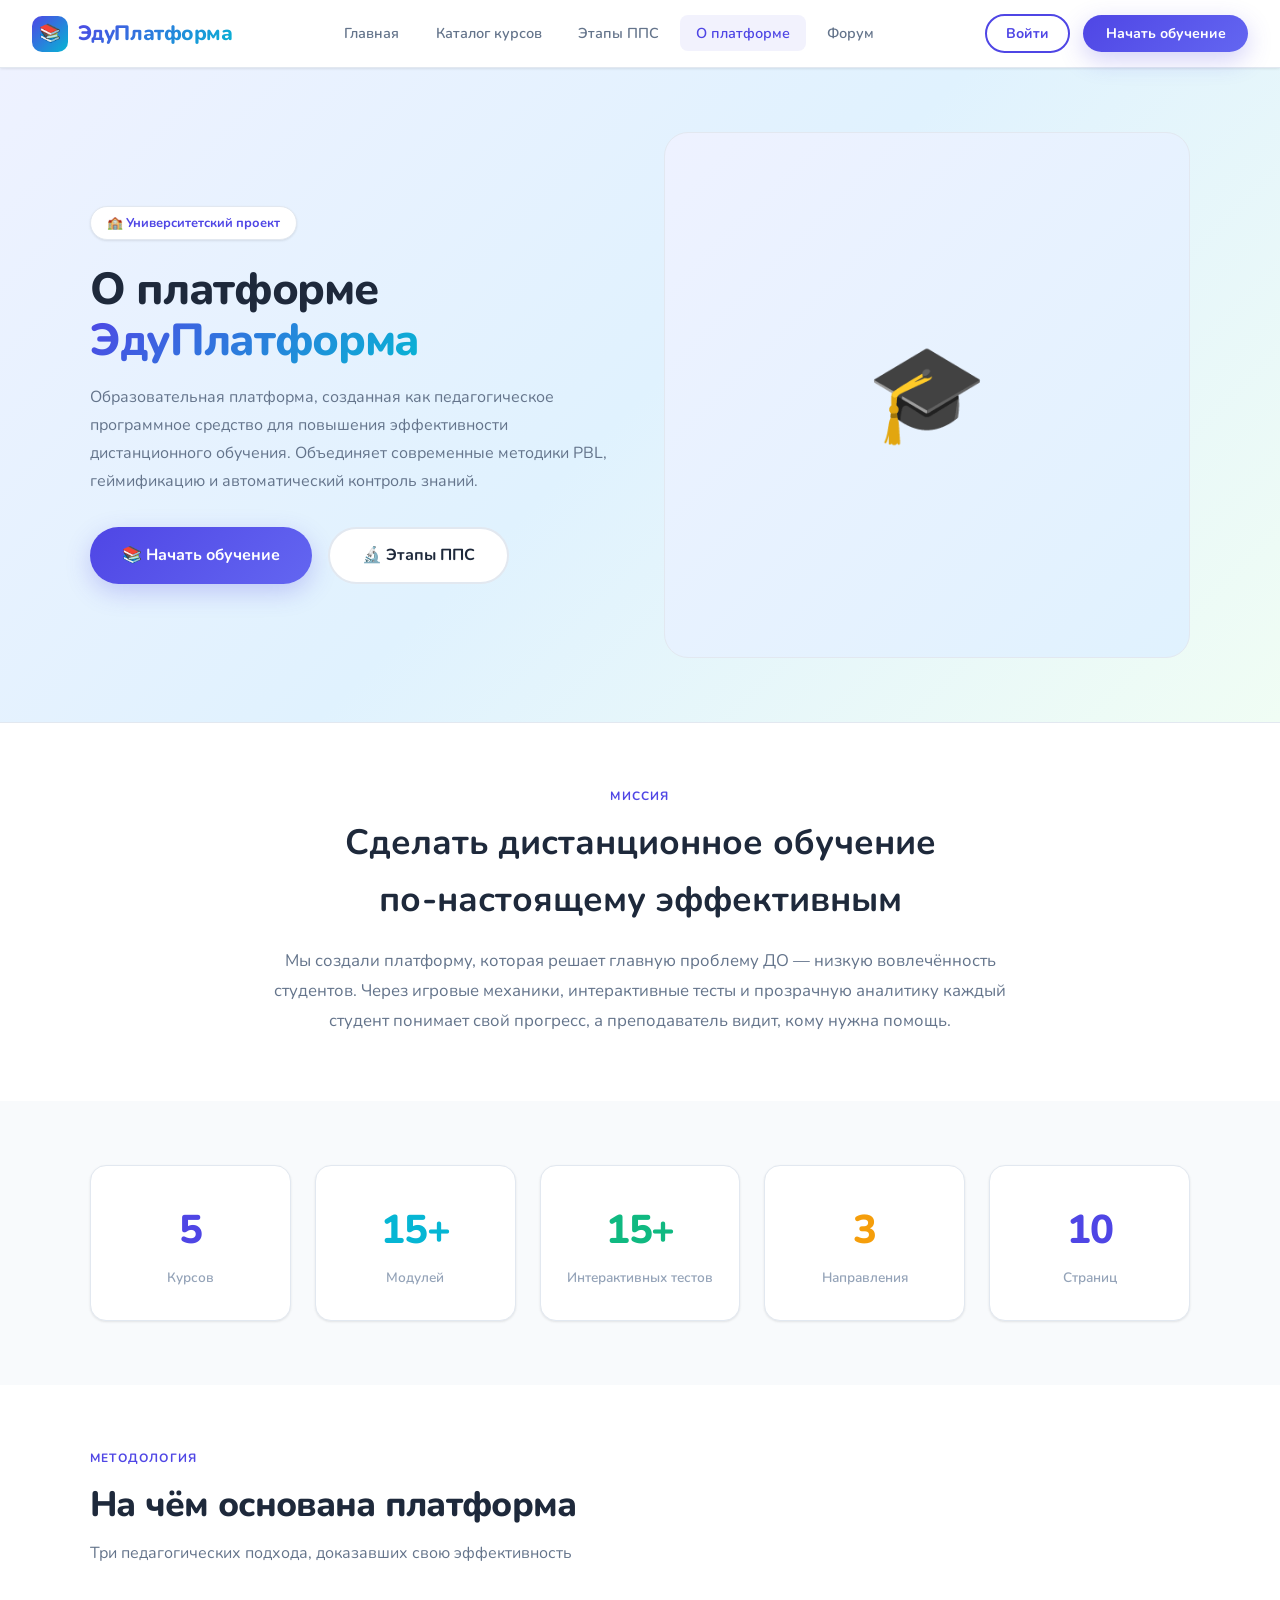
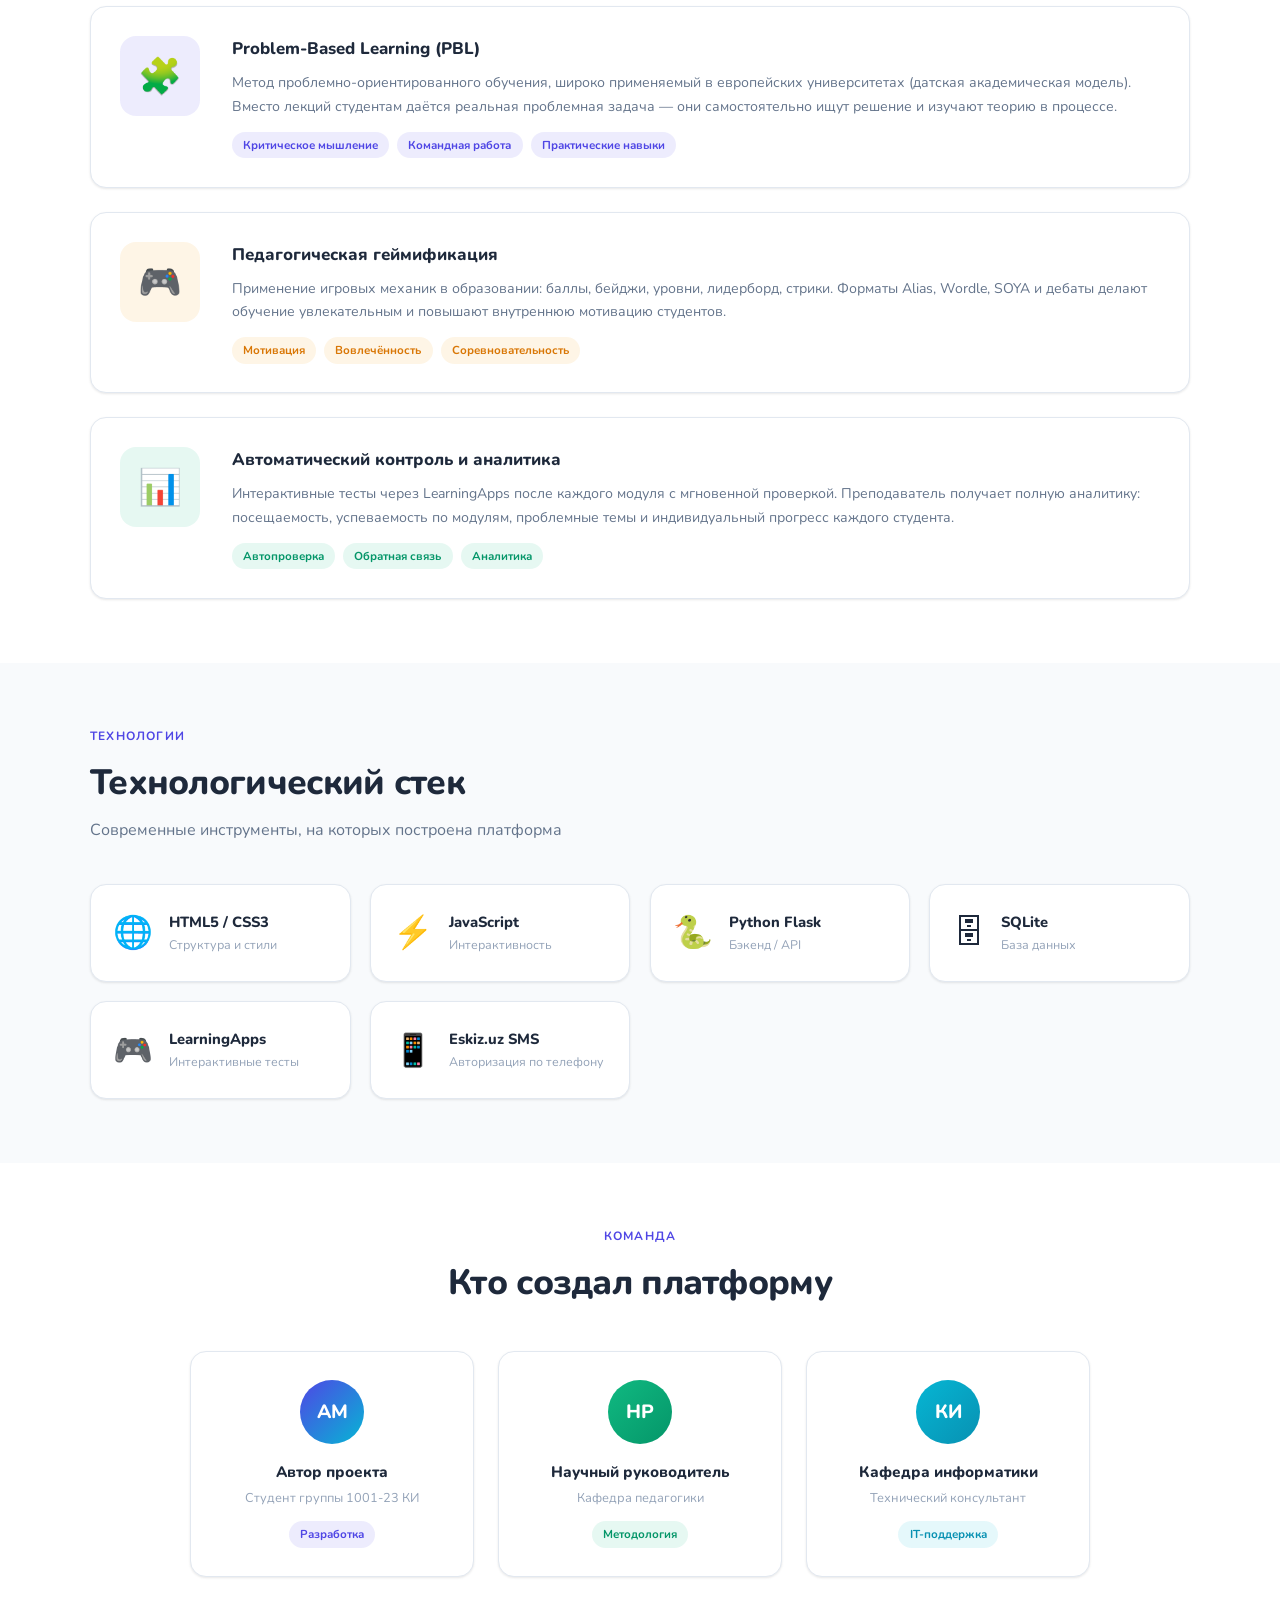
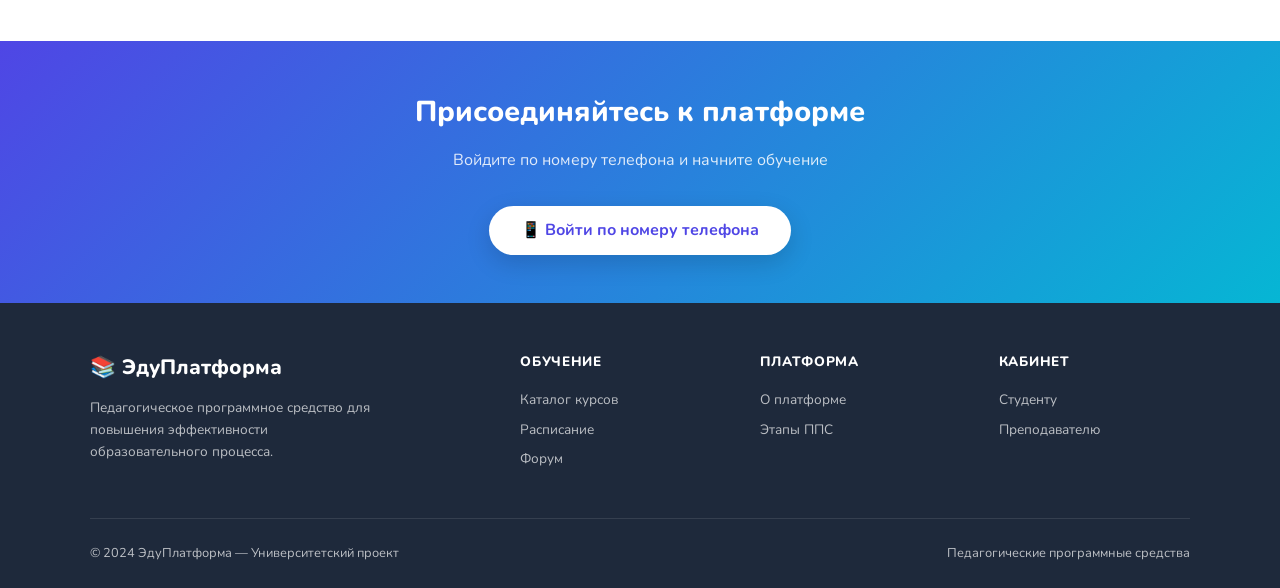
==== about.html @ 2ab5b75d "first commit" ====
<!DOCTYPE html>
<html lang="ru">
<head>
  <meta charset="UTF-8" />
  <meta name="viewport" content="width=device-width, initial-scale=1.0" />
  <title>О платформе — ЭдуПлатформа</title>
  <link rel="stylesheet" href="style.css" />
</head>
<body>

<!-- НАВБАР -->
<nav class="navbar">
  <a href="index.html" class="nav-logo">
    <div class="logo-icon">📚</div>
    <span>ЭдуПлатформа</span>
  </a>
  <ul class="nav-links">
    <li><a href="index.html">Главная</a></li>
    <li><a href="catalog.html">Каталог курсов</a></li>
    <li><a href="stages.html">Этапы ППС</a></li>
    <li><a href="about.html" class="active">О платформе</a></li>
    <li><a href="forum.html">Форум</a></li>
  </ul>
  <div class="nav-actions">
    <button class="btn-login" onclick="openModal()">Войти</button>
    <button class="btn-primary" onclick="openModal()">Начать обучение</button>
  </div>
</nav>

<!-- HERO -->
<section style="background:linear-gradient(135deg,#EEF2FF,#E0F2FE,#F0FDF4);padding:4rem 2rem;border-bottom:1px solid var(--border);">
  <div class="container">
    <div style="display:grid;grid-template-columns:1fr 1fr;gap:3rem;align-items:center;">
      <div>
        <div class="hero-badge" style="animation:none;display:inline-flex;">🏫 Университетский проект</div>
        <h1 style="font-size:clamp(1.8rem,3.5vw,2.8rem);font-weight:800;letter-spacing:-0.03em;margin-bottom:1rem;line-height:1.15;">
          О платформе<br>
          <span style="background:linear-gradient(135deg,var(--primary),var(--secondary));-webkit-background-clip:text;-webkit-text-fill-color:transparent;">ЭдуПлатформа</span>
        </h1>
        <p style="font-size:1rem;color:var(--text-secondary);line-height:1.75;margin-bottom:2rem;">
          Образовательная платформа, созданная как педагогическое программное средство
          для повышения эффективности дистанционного обучения. Объединяет современные
          методики PBL, геймификацию и автоматический контроль знаний.
        </p>
        <div style="display:flex;gap:1rem;flex-wrap:wrap;">
          <a href="catalog.html" class="btn-hero">📚 Начать обучение</a>
          <a href="stages.html" class="btn-hero-outline">🔬 Этапы ППС</a>
        </div>
      </div>
      <div style="background:linear-gradient(135deg,#EEF2FF,#E0F2FE);border-radius:var(--radius-xl);aspect-ratio:1;display:flex;align-items:center;justify-content:center;font-size:6rem;border:1px solid var(--border);">
        🎓
      </div>
    </div>
  </div>
</section>

<!-- МИССИЯ -->
<section class="section">
  <div class="container">
    <div style="max-width:780px;margin:0 auto;text-align:center;">
      <div class="section-label">Миссия</div>
      <h2 style="font-size:clamp(1.5rem,3vw,2.2rem);margin-bottom:1.2rem;">Сделать дистанционное обучение<br>по-настоящему эффективным</h2>
      <p style="font-size:1.05rem;color:var(--text-secondary);line-height:1.8;">
        Мы создали платформу, которая решает главную проблему ДО — низкую вовлечённость студентов.
        Через игровые механики, интерактивные тесты и прозрачную аналитику каждый студент
        понимает свой прогресс, а преподаватель видит, кому нужна помощь.
      </p>
    </div>
  </div>
</section>

<!-- ЦИФРЫ -->
<section class="section section-soft">
  <div class="container">
    <div style="display:grid;grid-template-columns:repeat(auto-fit,minmax(180px,1fr));gap:1.5rem;text-align:center;">
      <div style="background:white;border:1px solid var(--border);border-radius:var(--radius-lg);padding:2rem 1rem;box-shadow:var(--shadow-sm);">
        <div style="font-size:2.5rem;font-weight:800;color:var(--primary);letter-spacing:-0.03em;">5</div>
        <div style="font-size:0.85rem;color:var(--text-muted);font-weight:600;margin-top:0.3rem;">Курсов</div>
      </div>
      <div style="background:white;border:1px solid var(--border);border-radius:var(--radius-lg);padding:2rem 1rem;box-shadow:var(--shadow-sm);">
        <div style="font-size:2.5rem;font-weight:800;color:var(--secondary);letter-spacing:-0.03em;">15+</div>
        <div style="font-size:0.85rem;color:var(--text-muted);font-weight:600;margin-top:0.3rem;">Модулей</div>
      </div>
      <div style="background:white;border:1px solid var(--border);border-radius:var(--radius-lg);padding:2rem 1rem;box-shadow:var(--shadow-sm);">
        <div style="font-size:2.5rem;font-weight:800;color:var(--success);letter-spacing:-0.03em;">15+</div>
        <div style="font-size:0.85rem;color:var(--text-muted);font-weight:600;margin-top:0.3rem;">Интерактивных тестов</div>
      </div>
      <div style="background:white;border:1px solid var(--border);border-radius:var(--radius-lg);padding:2rem 1rem;box-shadow:var(--shadow-sm);">
        <div style="font-size:2.5rem;font-weight:800;color:var(--warning);letter-spacing:-0.03em;">3</div>
        <div style="font-size:0.85rem;color:var(--text-muted);font-weight:600;margin-top:0.3rem;">Направления</div>
      </div>
      <div style="background:white;border:1px solid var(--border);border-radius:var(--radius-lg);padding:2rem 1rem;box-shadow:var(--shadow-sm);">
        <div style="font-size:2.5rem;font-weight:800;color:var(--primary);letter-spacing:-0.03em;">10</div>
        <div style="font-size:0.85rem;color:var(--text-muted);font-weight:600;margin-top:0.3rem;">Страниц</div>
      </div>
    </div>
  </div>
</section>

<!-- МЕТОДОЛОГИЯ -->
<section class="section">
  <div class="container">
    <div class="section-header">
      <div class="section-label">Методология</div>
      <h2>На чём основана платформа</h2>
      <p class="section-sub">Три педагогических подхода, доказавших свою эффективность</p>
    </div>

    <div style="display:flex;flex-direction:column;gap:1.5rem;">

      <div style="display:grid;grid-template-columns:80px 1fr;gap:2rem;align-items:start;background:white;border:1px solid var(--border);border-radius:var(--radius-lg);padding:1.8rem;box-shadow:var(--shadow-sm);">
        <div style="width:80px;height:80px;border-radius:var(--radius-lg);background:rgba(79,70,229,0.1);display:flex;align-items:center;justify-content:center;font-size:2.2rem;">🧩</div>
        <div>
          <h3 style="font-size:1.05rem;font-weight:800;margin-bottom:0.5rem;">Problem-Based Learning (PBL)</h3>
          <p style="font-size:0.88rem;color:var(--text-secondary);line-height:1.7;margin-bottom:0.8rem;">
            Метод проблемно-ориентированного обучения, широко применяемый в европейских университетах (датская академическая модель).
            Вместо лекций студентам даётся реальная проблемная задача — они самостоятельно ищут решение и изучают теорию в процессе.
          </p>
          <div style="display:flex;gap:0.5rem;flex-wrap:wrap;">
            <span class="badge-pill badge-blue">Критическое мышление</span>
            <span class="badge-pill badge-blue">Командная работа</span>
            <span class="badge-pill badge-blue">Практические навыки</span>
          </div>
        </div>
      </div>

      <div style="display:grid;grid-template-columns:80px 1fr;gap:2rem;align-items:start;background:white;border:1px solid var(--border);border-radius:var(--radius-lg);padding:1.8rem;box-shadow:var(--shadow-sm);">
        <div style="width:80px;height:80px;border-radius:var(--radius-lg);background:rgba(245,158,11,0.1);display:flex;align-items:center;justify-content:center;font-size:2.2rem;">🎮</div>
        <div>
          <h3 style="font-size:1.05rem;font-weight:800;margin-bottom:0.5rem;">Педагогическая геймификация</h3>
          <p style="font-size:0.88rem;color:var(--text-secondary);line-height:1.7;margin-bottom:0.8rem;">
            Применение игровых механик в образовании: баллы, бейджи, уровни, лидерборд, стрики.
            Форматы Alias, Wordle, SOYA и дебаты делают обучение увлекательным и повышают
            внутреннюю мотивацию студентов.
          </p>
          <div style="display:flex;gap:0.5rem;flex-wrap:wrap;">
            <span class="badge-pill badge-amber">Мотивация</span>
            <span class="badge-pill badge-amber">Вовлечённость</span>
            <span class="badge-pill badge-amber">Соревновательность</span>
          </div>
        </div>
      </div>

      <div style="display:grid;grid-template-columns:80px 1fr;gap:2rem;align-items:start;background:white;border:1px solid var(--border);border-radius:var(--radius-lg);padding:1.8rem;box-shadow:var(--shadow-sm);">
        <div style="width:80px;height:80px;border-radius:var(--radius-lg);background:rgba(16,185,129,0.1);display:flex;align-items:center;justify-content:center;font-size:2.2rem;">📊</div>
        <div>
          <h3 style="font-size:1.05rem;font-weight:800;margin-bottom:0.5rem;">Автоматический контроль и аналитика</h3>
          <p style="font-size:0.88rem;color:var(--text-secondary);line-height:1.7;margin-bottom:0.8rem;">
            Интерактивные тесты через LearningApps после каждого модуля с мгновенной проверкой.
            Преподаватель получает полную аналитику: посещаемость, успеваемость по модулям,
            проблемные темы и индивидуальный прогресс каждого студента.
          </p>
          <div style="display:flex;gap:0.5rem;flex-wrap:wrap;">
            <span class="badge-pill badge-green">Автопроверка</span>
            <span class="badge-pill badge-green">Обратная связь</span>
            <span class="badge-pill badge-green">Аналитика</span>
          </div>
        </div>
      </div>

    </div>
  </div>
</section>

<!-- ТЕХНОЛОГИИ -->
<section class="section section-soft">
  <div class="container">
    <div class="section-header">
      <div class="section-label">Технологии</div>
      <h2>Технологический стек</h2>
      <p class="section-sub">Современные инструменты, на которых построена платформа</p>
    </div>

    <div style="display:grid;grid-template-columns:repeat(auto-fit,minmax(220px,1fr));gap:1.2rem;">
      <div style="background:white;border:1px solid var(--border);border-radius:var(--radius-lg);padding:1.4rem;box-shadow:var(--shadow-sm);display:flex;align-items:center;gap:1rem;">
        <div style="font-size:2rem;flex-shrink:0;">🌐</div>
        <div>
          <div style="font-weight:800;font-size:0.92rem;">HTML5 / CSS3</div>
          <div style="font-size:0.78rem;color:var(--text-muted);">Структура и стили</div>
        </div>
      </div>
      <div style="background:white;border:1px solid var(--border);border-radius:var(--radius-lg);padding:1.4rem;box-shadow:var(--shadow-sm);display:flex;align-items:center;gap:1rem;">
        <div style="font-size:2rem;flex-shrink:0;">⚡</div>
        <div>
          <div style="font-weight:800;font-size:0.92rem;">JavaScript</div>
          <div style="font-size:0.78rem;color:var(--text-muted);">Интерактивность</div>
        </div>
      </div>
      <div style="background:white;border:1px solid var(--border);border-radius:var(--radius-lg);padding:1.4rem;box-shadow:var(--shadow-sm);display:flex;align-items:center;gap:1rem;">
        <div style="font-size:2rem;flex-shrink:0;">🐍</div>
        <div>
          <div style="font-weight:800;font-size:0.92rem;">Python Flask</div>
          <div style="font-size:0.78rem;color:var(--text-muted);">Бэкенд / API</div>
        </div>
      </div>
      <div style="background:white;border:1px solid var(--border);border-radius:var(--radius-lg);padding:1.4rem;box-shadow:var(--shadow-sm);display:flex;align-items:center;gap:1rem;">
        <div style="font-size:2rem;flex-shrink:0;">🗄</div>
        <div>
          <div style="font-weight:800;font-size:0.92rem;">SQLite</div>
          <div style="font-size:0.78rem;color:var(--text-muted);">База данных</div>
        </div>
      </div>
      <div style="background:white;border:1px solid var(--border);border-radius:var(--radius-lg);padding:1.4rem;box-shadow:var(--shadow-sm);display:flex;align-items:center;gap:1rem;">
        <div style="font-size:2rem;flex-shrink:0;">🎮</div>
        <div>
          <div style="font-weight:800;font-size:0.92rem;">LearningApps</div>
          <div style="font-size:0.78rem;color:var(--text-muted);">Интерактивные тесты</div>
        </div>
      </div>
      <div style="background:white;border:1px solid var(--border);border-radius:var(--radius-lg);padding:1.4rem;box-shadow:var(--shadow-sm);display:flex;align-items:center;gap:1rem;">
        <div style="font-size:2rem;flex-shrink:0;">📱</div>
        <div>
          <div style="font-weight:800;font-size:0.92rem;">Eskiz.uz SMS</div>
          <div style="font-size:0.78rem;color:var(--text-muted);">Авторизация по телефону</div>
        </div>
      </div>
    </div>
  </div>
</section>

<!-- КОМАНДА -->
<section class="section">
  <div class="container">
    <div class="section-header text-center" style="max-width:500px;margin-left:auto;margin-right:auto;margin-bottom:2.5rem;">
      <div class="section-label">Команда</div>
      <h2>Кто создал платформу</h2>
    </div>

    <div style="display:grid;grid-template-columns:repeat(auto-fit,minmax(220px,1fr));gap:1.5rem;max-width:900px;margin:0 auto;">
      <div style="background:white;border:1px solid var(--border);border-radius:var(--radius-lg);padding:1.8rem;text-align:center;box-shadow:var(--shadow-sm);">
        <div class="avatar" style="margin:0 auto 1rem;width:64px;height:64px;font-size:1.2rem;">АМ</div>
        <div style="font-weight:800;font-size:0.95rem;margin-bottom:0.2rem;">Автор проекта</div>
        <div style="font-size:0.8rem;color:var(--text-muted);">Студент группы 1001-23 КИ</div>
        <div style="margin-top:0.8rem;"><span class="badge-pill badge-blue">Разработка</span></div>
      </div>
      <div style="background:white;border:1px solid var(--border);border-radius:var(--radius-lg);padding:1.8rem;text-align:center;box-shadow:var(--shadow-sm);">
        <div class="avatar" style="margin:0 auto 1rem;width:64px;height:64px;font-size:1.2rem;background:linear-gradient(135deg,#10B981,#059669);">НР</div>
        <div style="font-weight:800;font-size:0.95rem;margin-bottom:0.2rem;">Научный руководитель</div>
        <div style="font-size:0.8rem;color:var(--text-muted);">Кафедра педагогики</div>
        <div style="margin-top:0.8rem;"><span class="badge-pill badge-green">Методология</span></div>
      </div>
      <div style="background:white;border:1px solid var(--border);border-radius:var(--radius-lg);padding:1.8rem;text-align:center;box-shadow:var(--shadow-sm);">
        <div class="avatar" style="margin:0 auto 1rem;width:64px;height:64px;font-size:1.2rem;background:linear-gradient(135deg,#06B6D4,#0891B2);">КИ</div>
        <div style="font-weight:800;font-size:0.95rem;margin-bottom:0.2rem;">Кафедра информатики</div>
        <div style="font-size:0.8rem;color:var(--text-muted);">Технический консультант</div>
        <div style="margin-top:0.8rem;"><span class="badge-pill badge-cyan">IT-поддержка</span></div>
      </div>
    </div>
  </div>
</section>

<!-- CTA -->
<section style="background:linear-gradient(135deg,#4F46E5,#06B6D4);padding:3rem 2rem;text-align:center;">
  <div class="container">
    <h2 style="color:white;font-size:1.8rem;font-weight:800;margin-bottom:0.8rem;">Присоединяйтесь к платформе</h2>
    <p style="color:rgba(255,255,255,0.85);margin-bottom:2rem;">Войдите по номеру телефона и начните обучение</p>
    <button class="btn-hero" style="background:white;color:var(--primary);box-shadow:0 8px 25px rgba(0,0,0,0.15);" onclick="openModal()">
      📱 Войти по номеру телефона
    </button>
  </div>
</section>

<!-- ФУТЕР -->
<footer>
  <div class="footer-inner">
    <div>
      <div class="footer-logo">📚 ЭдуПлатформа</div>
      <p style="font-size:0.85rem;line-height:1.6;max-width:280px;">Педагогическое программное средство для повышения эффективности образовательного процесса.</p>
    </div>
    <div class="footer-col">
      <h4>Обучение</h4>
      <a href="catalog.html">Каталог курсов</a>
      <a href="schedule.html">Расписание</a>
      <a href="forum.html">Форум</a>
    </div>
    <div class="footer-col">
      <h4>Платформа</h4>
      <a href="about.html">О платформе</a>
      <a href="stages.html">Этапы ППС</a>
    </div>
    <div class="footer-col">
      <h4>Кабинет</h4>
      <a href="student.html">Студенту</a>
      <a href="teacher.html">Преподавателю</a>
    </div>
  </div>
  <div class="footer-bottom">
    <span>© 2024 ЭдуПлатформа — Университетский проект</span>
    <span>Педагогические программные средства</span>
  </div>
</footer>

<!-- МОДАЛКА -->
<div class="modal-overlay" id="modalOverlay" onclick="closeModalOutside(event)">
  <div class="modal">
    <div id="stepPhone">
      <h2>👋 Добро пожаловать!</h2>
      <p>Войдите по номеру телефона</p>
      <div class="form-group">
        <label class="form-label">Номер телефона</label>
        <div class="phone-input-wrap">
          <span class="phone-prefix">🇺🇿 +998</span>
          <input type="tel" id="phoneInput" placeholder="90 123 45 67" maxlength="12" />
        </div>
      </div>
      <div class="form-group">
        <label class="form-label">Я вхожу как</label>
        <select class="form-input" id="roleSelect">
          <option value="student">👨‍🎓 Студент</option>
          <option value="teacher">👨‍🏫 Преподаватель</option>
        </select>
      </div>
      <button class="btn-full" onclick="sendOTP()">Получить SMS-код →</button>
    </div>
    <div id="stepOTP" style="display:none;">
      <h2>📱 Введите код</h2>
      <p id="otpDesc">Код отправлен на ваш номер</p>
      <div class="otp-inputs">
        <input class="otp-input" type="text" maxlength="1" id="otp1" oninput="otpNext(this,'otp2')" />
        <input class="otp-input" type="text" maxlength="1" id="otp2" oninput="otpNext(this,'otp3')" />
        <input class="otp-input" type="text" maxlength="1" id="otp3" oninput="otpNext(this,'otp4')" />
        <input class="otp-input" type="text" maxlength="1" id="otp4" oninput="otpNext(this,null)" />
      </div>
      <button class="btn-full" onclick="verifyOTP()">Войти ✓</button>
      <button onclick="backToPhone()" style="width:100%;margin-top:0.5rem;color:var(--text-secondary);font-size:0.85rem;font-weight:600;">← Изменить номер</button>
    </div>
  </div>
</div>

<script src="script.js"></script>
</body>
</html>
---- style.css ----
/* ===========================
   EDU PLATFORM — STYLE.CSS
   =========================== */

@import url('https://fonts.googleapis.com/css2?family=Nunito:wght@300;400;500;600;700;800&family=Merriweather:wght@400;700&display=swap');

/* ── ПЕРЕМЕННЫЕ ── */
:root {
  --primary: #4F46E5;
  --primary-light: #6366F1;
  --primary-dark: #3730A3;
  --secondary: #06B6D4;
  --accent: #F59E0B;
  --success: #10B981;
  --danger: #EF4444;
  --warning: #F59E0B;

  --bg: #ffffff;
  --bg-soft: #F8FAFC;
  --bg-card: #ffffff;
  --border: #E2E8F0;
  --border-hover: #CBD5E1;

  --text: #1E293B;
  --text-secondary: #64748B;
  --text-muted: #94A3B8;

  --shadow-sm: 0 1px 3px rgba(0,0,0,0.06), 0 1px 2px rgba(0,0,0,0.04);
  --shadow: 0 4px 6px -1px rgba(0,0,0,0.07), 0 2px 4px -1px rgba(0,0,0,0.04);
  --shadow-md: 0 10px 15px -3px rgba(0,0,0,0.08), 0 4px 6px -2px rgba(0,0,0,0.04);
  --shadow-lg: 0 20px 25px -5px rgba(0,0,0,0.08), 0 10px 10px -5px rgba(0,0,0,0.03);
  --shadow-primary: 0 8px 25px rgba(79,70,229,0.25);

  --radius-sm: 8px;
  --radius: 12px;
  --radius-lg: 16px;
  --radius-xl: 24px;
  --radius-full: 9999px;

  --font: 'Nunito', sans-serif;
  --font-serif: 'Merriweather', serif;

  --transition: 0.2s ease;
  --transition-slow: 0.4s ease;
}

/* ── СБРОС ── */
*, *::before, *::after { box-sizing: border-box; margin: 0; padding: 0; }
html { scroll-behavior: smooth; font-size: 16px; }
body {
  font-family: var(--font);
  background: var(--bg);
  color: var(--text);
  line-height: 1.6;
  -webkit-font-smoothing: antialiased;
}
img { max-width: 100%; display: block; }
a { text-decoration: none; color: inherit; }
ul { list-style: none; }
button { font-family: var(--font); cursor: pointer; border: none; background: none; }
input, textarea, select { font-family: var(--font); outline: none; }

/* ── НАВБАР ── */
.navbar {
  position: sticky; top: 0; z-index: 100;
  background: rgba(255,255,255,0.95);
  backdrop-filter: blur(12px);
  border-bottom: 1px solid var(--border);
  padding: 0 2rem;
  height: 68px;
  display: flex; align-items: center; justify-content: space-between;
  box-shadow: var(--shadow-sm);
}

.nav-logo {
  display: flex; align-items: center; gap: 0.6rem;
  font-size: 1.3rem; font-weight: 800; color: var(--primary);
  letter-spacing: -0.02em;
}

.nav-logo span {
  background: linear-gradient(135deg, var(--primary), var(--secondary));
  -webkit-background-clip: text; -webkit-text-fill-color: transparent;
}

.nav-logo .logo-icon {
  width: 36px; height: 36px; border-radius: 10px;
  background: linear-gradient(135deg, var(--primary), var(--secondary));
  display: flex; align-items: center; justify-content: center;
  color: white; font-size: 1.1rem;
}

.nav-links {
  display: flex; align-items: center; gap: 0.3rem;
}

.nav-links a {
  padding: 0.5rem 1rem; border-radius: var(--radius-sm);
  font-size: 0.9rem; font-weight: 600; color: var(--text-secondary);
  transition: var(--transition);
}
.nav-links a:hover, .nav-links a.active {
  color: var(--primary); background: rgba(79,70,229,0.07);
}

.nav-actions { display: flex; align-items: center; gap: 0.8rem; }

.btn-login {
  padding: 0.5rem 1.2rem; border-radius: var(--radius-full);
  font-size: 0.88rem; font-weight: 700; color: var(--primary);
  border: 2px solid var(--primary); transition: var(--transition);
}
.btn-login:hover { background: var(--primary); color: white; }

.btn-primary {
  padding: 0.55rem 1.4rem; border-radius: var(--radius-full);
  font-size: 0.88rem; font-weight: 700; color: white;
  background: linear-gradient(135deg, var(--primary), var(--primary-light));
  box-shadow: var(--shadow-primary); transition: var(--transition);
}
.btn-primary:hover { transform: translateY(-1px); box-shadow: 0 10px 30px rgba(79,70,229,0.35); }

/* ── HERO ── */
.hero {
  background: linear-gradient(135deg, #EEF2FF 0%, #F0FDFA 50%, #FFF7ED 100%);
  padding: 5rem 2rem 4rem;
  text-align: center; position: relative; overflow: hidden;
}

.hero::before {
  content: '';
  position: absolute; inset: 0;
  background: radial-gradient(circle at 20% 50%, rgba(79,70,229,0.08) 0%, transparent 50%),
              radial-gradient(circle at 80% 20%, rgba(6,182,212,0.08) 0%, transparent 50%);
  pointer-events: none;
}

.hero-badge {
  display: inline-flex; align-items: center; gap: 0.4rem;
  background: white; border: 1px solid var(--border);
  border-radius: var(--radius-full); padding: 0.35rem 1rem;
  font-size: 0.8rem; font-weight: 700; color: var(--primary);
  margin-bottom: 1.5rem; box-shadow: var(--shadow-sm);
  animation: fadeUp 0.5s ease both;
}

.hero h1 {
  font-size: clamp(2rem, 5vw, 3.8rem);
  font-weight: 800; line-height: 1.15;
  letter-spacing: -0.03em; color: var(--text);
  max-width: 800px; margin: 0 auto 1.2rem;
  animation: fadeUp 0.5s ease 0.1s both;
}

.hero h1 .highlight {
  background: linear-gradient(135deg, var(--primary), var(--secondary));
  -webkit-background-clip: text; -webkit-text-fill-color: transparent;
}

.hero p {
  font-size: 1.1rem; color: var(--text-secondary); font-weight: 400;
  max-width: 560px; margin: 0 auto 2.5rem; line-height: 1.7;
  animation: fadeUp 0.5s ease 0.2s both;
}

.hero-actions {
  display: flex; gap: 1rem; justify-content: center; flex-wrap: wrap;
  margin-bottom: 3.5rem;
  animation: fadeUp 0.5s ease 0.3s both;
}

.btn-hero {
  padding: 0.85rem 2rem; border-radius: var(--radius-full);
  font-size: 1rem; font-weight: 700; color: white;
  background: linear-gradient(135deg, var(--primary), var(--primary-light));
  box-shadow: var(--shadow-primary); transition: var(--transition);
  display: inline-flex; align-items: center; gap: 0.5rem;
}
.btn-hero:hover { transform: translateY(-2px); box-shadow: 0 12px 35px rgba(79,70,229,0.4); }

.btn-hero-outline {
  padding: 0.85rem 2rem; border-radius: var(--radius-full);
  font-size: 1rem; font-weight: 700; color: var(--text);
  background: white; border: 2px solid var(--border);
  transition: var(--transition);
  display: inline-flex; align-items: center; gap: 0.5rem;
}
.btn-hero-outline:hover { border-color: var(--primary); color: var(--primary); transform: translateY(-2px); }

.hero-stats {
  display: flex; justify-content: center; gap: 3rem; flex-wrap: wrap;
  animation: fadeUp 0.5s ease 0.4s both;
}

.hero-stat { text-align: center; }
.hero-stat .num {
  font-size: 1.8rem; font-weight: 800; color: var(--primary);
  letter-spacing: -0.03em; line-height: 1;
}
.hero-stat .label { font-size: 0.8rem; color: var(--text-muted); font-weight: 600; margin-top: 0.2rem; }

/* ── ПОИСК ── */
.search-section {
  background: white; padding: 2.5rem 2rem;
  border-bottom: 1px solid var(--border);
}

.search-wrap { max-width: 700px; margin: 0 auto; }

.search-box {
  display: flex; align-items: center; gap: 0.8rem;
  background: var(--bg-soft); border: 2px solid var(--border);
  border-radius: var(--radius-full); padding: 0.6rem 0.6rem 0.6rem 1.5rem;
  transition: var(--transition);
}
.search-box:focus-within { border-color: var(--primary); box-shadow: 0 0 0 4px rgba(79,70,229,0.1); }

.search-box input {
  flex: 1; background: none; border: none; font-size: 0.95rem;
  color: var(--text); font-weight: 500;
}
.search-box input::placeholder { color: var(--text-muted); }

.search-btn {
  padding: 0.6rem 1.4rem; border-radius: var(--radius-full);
  background: linear-gradient(135deg, var(--primary), var(--primary-light));
  color: white; font-weight: 700; font-size: 0.88rem;
  transition: var(--transition);
}
.search-btn:hover { transform: scale(1.03); }

.search-tags {
  display: flex; flex-wrap: wrap; gap: 0.5rem;
  margin-top: 1rem; align-items: center;
}

.search-tag-label { font-size: 0.8rem; color: var(--text-muted); font-weight: 600; }

.tag {
  padding: 0.3rem 0.9rem; border-radius: var(--radius-full);
  background: var(--bg-soft); border: 1px solid var(--border);
  font-size: 0.8rem; font-weight: 600; color: var(--text-secondary);
  cursor: pointer; transition: var(--transition);
}
.tag:hover { background: rgba(79,70,229,0.07); border-color: var(--primary); color: var(--primary); }

/* ── СЕКЦИИ ── */
.section { padding: 4rem 2rem; }
.section-soft { background: var(--bg-soft); }

.section-header { max-width: 1100px; margin: 0 auto 2.5rem; }
.section-header h2 {
  font-size: clamp(1.5rem, 3vw, 2.2rem); font-weight: 800;
  letter-spacing: -0.02em; color: var(--text); margin-bottom: 0.5rem;
}
.section-header p { font-size: 1rem; color: var(--text-secondary); }
.section-label {
  font-size: 0.75rem; font-weight: 700; letter-spacing: 0.1em;
  text-transform: uppercase; color: var(--primary); margin-bottom: 0.5rem;
}

.container { max-width: 1100px; margin: 0 auto; }

/* ── КАРТОЧКИ КУРСОВ ── */
.courses-grid {
  display: grid; grid-template-columns: repeat(auto-fill, minmax(300px, 1fr));
  gap: 1.5rem;
}

.course-card {
  background: var(--bg-card); border: 1px solid var(--border);
  border-radius: var(--radius-lg); overflow: hidden;
  transition: var(--transition); box-shadow: var(--shadow-sm);
  display: flex; flex-direction: column;
}
.course-card:hover {
  transform: translateY(-4px); box-shadow: var(--shadow-lg);
  border-color: var(--primary);
}

.course-card-header {
  height: 140px; display: flex; align-items: center; justify-content: center;
  font-size: 3rem; position: relative; overflow: hidden;
}

.course-card-body { padding: 1.4rem; flex: 1; display: flex; flex-direction: column; }

.course-section-badge {
  display: inline-block; padding: 0.25rem 0.75rem;
  border-radius: var(--radius-full); font-size: 0.72rem; font-weight: 700;
  margin-bottom: 0.75rem;
}

.course-card h3 { font-size: 1rem; font-weight: 700; margin-bottom: 0.5rem; color: var(--text); }
.course-card p { font-size: 0.85rem; color: var(--text-secondary); flex: 1; line-height: 1.6; }

.course-card-footer {
  padding: 1rem 1.4rem; border-top: 1px solid var(--border);
  display: flex; align-items: center; justify-content: space-between;
}

.course-meta { font-size: 0.78rem; color: var(--text-muted); font-weight: 600; }
.btn-card {
  padding: 0.4rem 1rem; border-radius: var(--radius-full);
  background: var(--primary); color: white;
  font-size: 0.8rem; font-weight: 700; transition: var(--transition);
}
.btn-card:hover { background: var(--primary-dark); }

/* ── ФИЛЬТРЫ КАТАЛОГА ── */
.catalog-filters {
  display: flex; gap: 0.6rem; flex-wrap: wrap; margin-bottom: 2rem;
}

.filter-btn {
  padding: 0.5rem 1.2rem; border-radius: var(--radius-full);
  font-size: 0.85rem; font-weight: 700; color: var(--text-secondary);
  border: 2px solid var(--border); background: white; transition: var(--transition);
}
.filter-btn:hover { border-color: var(--primary); color: var(--primary); }
.filter-btn.active {
  background: var(--primary); color: white; border-color: var(--primary);
  box-shadow: var(--shadow-primary);
}

/* ── СТРАНИЦА КУРСА ── */
.course-hero {
  background: linear-gradient(135deg, #EEF2FF, #E0F2FE);
  padding: 3rem 2rem; border-bottom: 1px solid var(--border);
}

.course-hero-inner {
  max-width: 1100px; margin: 0 auto;
  display: grid; grid-template-columns: 1fr 380px; gap: 3rem; align-items: start;
}

.breadcrumb {
  display: flex; align-items: center; gap: 0.5rem;
  font-size: 0.82rem; color: var(--text-muted); margin-bottom: 1.2rem;
}
.breadcrumb a { color: var(--primary); font-weight: 600; }
.breadcrumb span { color: var(--text-muted); }

.course-hero h1 {
  font-size: clamp(1.5rem, 3vw, 2.2rem); font-weight: 800;
  letter-spacing: -0.02em; margin-bottom: 1rem; color: var(--text);
}

.course-hero p { font-size: 1rem; color: var(--text-secondary); line-height: 1.7; margin-bottom: 1.5rem; }

.course-tags { display: flex; gap: 0.5rem; flex-wrap: wrap; }

.course-enroll-card {
  background: white; border: 1px solid var(--border);
  border-radius: var(--radius-xl); padding: 1.8rem;
  box-shadow: var(--shadow-md); position: sticky; top: 88px;
}

.enroll-price {
  font-size: 2rem; font-weight: 800; color: var(--success);
  letter-spacing: -0.03em; margin-bottom: 0.3rem;
}

.btn-enroll {
  width: 100%; padding: 0.9rem; border-radius: var(--radius-full);
  background: linear-gradient(135deg, var(--primary), var(--primary-light));
  color: white; font-size: 1rem; font-weight: 700;
  box-shadow: var(--shadow-primary); transition: var(--transition);
  margin-bottom: 0.8rem; display: flex; align-items: center; justify-content: center; gap: 0.5rem;
}
.btn-enroll:hover { transform: translateY(-2px); box-shadow: 0 12px 35px rgba(79,70,229,0.4); }

/* ── МОДУЛИ ── */
.module-list { display: flex; flex-direction: column; gap: 1rem; }

.module-item {
  background: white; border: 1px solid var(--border);
  border-radius: var(--radius-lg); overflow: hidden;
  transition: var(--transition);
}

.module-header {
  display: flex; align-items: center; gap: 1rem;
  padding: 1.2rem 1.5rem; cursor: pointer;
  transition: var(--transition);
}
.module-header:hover { background: var(--bg-soft); }

.module-num {
  width: 36px; height: 36px; border-radius: var(--radius-sm);
  background: linear-gradient(135deg, var(--primary), var(--primary-light));
  color: white; font-weight: 800; font-size: 0.9rem;
  display: flex; align-items: center; justify-content: center; flex-shrink: 0;
}

.module-num.done { background: linear-gradient(135deg, var(--success), #34D399); }

.module-title { flex: 1; font-weight: 700; font-size: 0.95rem; }
.module-meta { font-size: 0.78rem; color: var(--text-muted); }
.module-arrow { color: var(--text-muted); transition: var(--transition); font-size: 1.1rem; }
.module-item.open .module-arrow { transform: rotate(180deg); }

.module-body {
  padding: 0 1.5rem; max-height: 0; overflow: hidden;
  transition: max-height 0.35s ease, padding 0.35s ease;
}
.module-item.open .module-body { max-height: 2000px; padding: 0 1.5rem 1.5rem; }

.lesson-list { display: flex; flex-direction: column; gap: 0.5rem; margin-bottom: 1rem; }

.lesson-item {
  display: flex; align-items: center; gap: 0.75rem;
  padding: 0.6rem 0.8rem; border-radius: var(--radius-sm);
  font-size: 0.88rem; color: var(--text-secondary);
  transition: var(--transition); cursor: pointer;
}
.lesson-item:hover { background: var(--bg-soft); color: var(--primary); }
.lesson-icon { font-size: 1rem; width: 20px; text-align: center; }

.test-banner {
  background: linear-gradient(135deg, rgba(79,70,229,0.07), rgba(6,182,212,0.07));
  border: 1px solid rgba(79,70,229,0.15); border-radius: var(--radius);
  padding: 1rem 1.2rem; display: flex; align-items: center;
  justify-content: space-between; gap: 1rem;
}
.test-banner-text { font-size: 0.88rem; font-weight: 700; color: var(--primary); }
.test-banner-sub { font-size: 0.78rem; color: var(--text-muted); }
.btn-test {
  padding: 0.45rem 1.1rem; border-radius: var(--radius-full);
  background: var(--primary); color: white;
  font-size: 0.82rem; font-weight: 700; white-space: nowrap; transition: var(--transition);
}
.btn-test:hover { background: var(--primary-dark); }

/* ── ЛИЧНЫЙ КАБИНЕТ ── */
.dashboard {
  display: grid; grid-template-columns: 260px 1fr; min-height: calc(100vh - 68px);
}

.sidebar {
  background: var(--bg-soft); border-right: 1px solid var(--border);
  padding: 2rem 1.2rem;
}

.sidebar-profile {
  text-align: center; padding-bottom: 1.5rem;
  border-bottom: 1px solid var(--border); margin-bottom: 1.5rem;
}

.avatar {
  width: 72px; height: 72px; border-radius: 50%;
  background: linear-gradient(135deg, var(--primary), var(--secondary));
  display: flex; align-items: center; justify-content: center;
  font-size: 1.6rem; font-weight: 800; color: white;
  margin: 0 auto 0.8rem;
}

.sidebar-profile h3 { font-size: 1rem; font-weight: 700; margin-bottom: 0.2rem; }
.sidebar-profile p { font-size: 0.8rem; color: var(--text-muted); }

.sidebar-role {
  display: inline-flex; align-items: center; gap: 0.3rem;
  padding: 0.25rem 0.75rem; border-radius: var(--radius-full);
  font-size: 0.72rem; font-weight: 700; margin-top: 0.5rem;
}

.sidebar-nav a {
  display: flex; align-items: center; gap: 0.75rem;
  padding: 0.7rem 0.9rem; border-radius: var(--radius);
  font-size: 0.88rem; font-weight: 600; color: var(--text-secondary);
  transition: var(--transition); margin-bottom: 0.2rem;
}
.sidebar-nav a:hover, .sidebar-nav a.active {
  background: white; color: var(--primary);
  box-shadow: var(--shadow-sm);
}
.sidebar-nav .nav-icon { font-size: 1.1rem; width: 22px; text-align: center; }

.main-content { padding: 2rem; overflow-y: auto; }

/* ── СТАТИСТИКА КАБИНЕТА ── */
.stats-grid {
  display: grid; grid-template-columns: repeat(auto-fit, minmax(200px, 1fr));
  gap: 1.2rem; margin-bottom: 2rem;
}

.stat-card {
  background: white; border: 1px solid var(--border);
  border-radius: var(--radius-lg); padding: 1.4rem;
  box-shadow: var(--shadow-sm); transition: var(--transition);
}
.stat-card:hover { box-shadow: var(--shadow-md); transform: translateY(-2px); }

.stat-card .stat-icon {
  width: 44px; height: 44px; border-radius: var(--radius);
  display: flex; align-items: center; justify-content: center;
  font-size: 1.3rem; margin-bottom: 1rem;
}

.stat-card .stat-num {
  font-size: 1.8rem; font-weight: 800; color: var(--text);
  letter-spacing: -0.03em; line-height: 1; margin-bottom: 0.3rem;
}

.stat-card .stat-label { font-size: 0.8rem; color: var(--text-muted); font-weight: 600; }

/* ── ПРОГРЕСС ── */
.progress-bar-wrap { margin-bottom: 0.3rem; }
.progress-bar-label {
  display: flex; justify-content: space-between;
  font-size: 0.82rem; font-weight: 600; margin-bottom: 0.4rem;
}
.progress-bar {
  height: 8px; background: var(--bg-soft);
  border-radius: var(--radius-full); overflow: hidden;
}
.progress-fill {
  height: 100%; border-radius: var(--radius-full);
  background: linear-gradient(90deg, var(--primary), var(--secondary));
  transition: width 0.8s ease;
}

/* ── БЕЙДЖИ ── */
.badges-grid {
  display: flex; flex-wrap: wrap; gap: 0.8rem;
}

.badge-item {
  display: flex; flex-direction: column; align-items: center;
  gap: 0.4rem; padding: 0.8rem 1rem; border-radius: var(--radius);
  background: white; border: 1px solid var(--border);
  font-size: 0.75rem; font-weight: 700; color: var(--text-secondary);
  min-width: 80px; text-align: center; transition: var(--transition);
}
.badge-item:hover { transform: translateY(-2px); box-shadow: var(--shadow); }
.badge-item .badge-icon { font-size: 1.8rem; }
.badge-item.earned { border-color: var(--accent); color: var(--text); }
.badge-item.locked { opacity: 0.45; filter: grayscale(1); }

/* ── ЛИДЕРБОРД ── */
.leaderboard { display: flex; flex-direction: column; gap: 0.5rem; }

.lb-item {
  display: flex; align-items: center; gap: 1rem;
  padding: 0.8rem 1rem; border-radius: var(--radius);
  background: white; border: 1px solid var(--border);
  transition: var(--transition);
}
.lb-item:hover { box-shadow: var(--shadow); }
.lb-item.top1 { border-color: #F59E0B; background: #FFFBEB; }
.lb-item.top2 { border-color: #94A3B8; background: #F8FAFC; }
.lb-item.top3 { border-color: #D97706; background: #FFF7ED; }

.lb-rank {
  width: 28px; height: 28px; border-radius: 50%;
  background: var(--bg-soft); display: flex; align-items: center; justify-content: center;
  font-size: 0.8rem; font-weight: 800; color: var(--text-muted);
  flex-shrink: 0;
}
.lb-item.top1 .lb-rank { background: #F59E0B; color: white; }
.lb-item.top2 .lb-rank { background: #94A3B8; color: white; }
.lb-item.top3 .lb-rank { background: #D97706; color: white; }

.lb-name { flex: 1; font-weight: 700; font-size: 0.9rem; }
.lb-score { font-weight: 800; color: var(--primary); font-size: 0.9rem; }
.lb-badge { font-size: 0.7rem; }

/* ── РАСПИСАНИЕ ── */
.schedule-list { display: flex; flex-direction: column; gap: 0.8rem; }

.schedule-item {
  display: flex; align-items: center; gap: 1.2rem;
  padding: 1rem 1.2rem; border-radius: var(--radius);
  background: white; border: 1px solid var(--border);
  transition: var(--transition);
}
.schedule-item:hover { border-color: var(--primary); box-shadow: var(--shadow); }

.schedule-date {
  text-align: center; min-width: 48px;
}
.schedule-date .day { font-size: 1.4rem; font-weight: 800; color: var(--primary); line-height: 1; }
.schedule-date .month { font-size: 0.7rem; color: var(--text-muted); font-weight: 600; text-transform: uppercase; }

.schedule-divider { width: 1px; height: 40px; background: var(--border); }

.schedule-info { flex: 1; }
.schedule-info h4 { font-size: 0.92rem; font-weight: 700; margin-bottom: 0.2rem; }
.schedule-info p { font-size: 0.8rem; color: var(--text-muted); }

.btn-join {
  padding: 0.4rem 1rem; border-radius: var(--radius-full);
  background: var(--success); color: white;
  font-size: 0.8rem; font-weight: 700; transition: var(--transition);
}
.btn-join:hover { background: #059669; }

/* ── ФОРУМ ── */
.forum-list { display: flex; flex-direction: column; gap: 1rem; }

.forum-thread {
  background: white; border: 1px solid var(--border);
  border-radius: var(--radius-lg); padding: 1.4rem;
  transition: var(--transition); cursor: pointer;
}
.forum-thread:hover { border-color: var(--primary); box-shadow: var(--shadow); }

.thread-header { display: flex; align-items: flex-start; gap: 1rem; margin-bottom: 0.8rem; }
.thread-avatar {
  width: 40px; height: 40px; border-radius: 50%; flex-shrink: 0;
  display: flex; align-items: center; justify-content: center;
  font-weight: 800; font-size: 0.9rem; color: white;
}

.thread-title { font-size: 0.95rem; font-weight: 700; margin-bottom: 0.25rem; }
.thread-meta { font-size: 0.78rem; color: var(--text-muted); }
.thread-preview { font-size: 0.85rem; color: var(--text-secondary); line-height: 1.6; }
.thread-footer {
  display: flex; gap: 1.2rem; margin-top: 1rem;
  font-size: 0.78rem; color: var(--text-muted); font-weight: 600;
}
.thread-tag {
  padding: 0.2rem 0.6rem; border-radius: var(--radius-full);
  background: rgba(79,70,229,0.08); color: var(--primary);
  font-size: 0.72rem; font-weight: 700;
}

/* ── TIMELINE (ЭТАПЫ ППС) ── */
.timeline { position: relative; padding-left: 2rem; }
.timeline::before {
  content: ''; position: absolute; left: 16px; top: 0; bottom: 0;
  width: 2px; background: linear-gradient(to bottom, var(--primary), var(--secondary));
  border-radius: var(--radius-full);
}

.timeline-item {
  position: relative; margin-bottom: 2rem; padding-left: 2rem;
}

.timeline-dot {
  position: absolute; left: -2rem; top: 4px;
  width: 36px; height: 36px; border-radius: 50%;
  background: linear-gradient(135deg, var(--primary), var(--primary-light));
  display: flex; align-items: center; justify-content: center;
  font-size: 1rem; color: white; box-shadow: 0 0 0 4px white, 0 0 0 6px rgba(79,70,229,0.2);
}

.timeline-content {
  background: white; border: 1px solid var(--border);
  border-radius: var(--radius-lg); padding: 1.4rem;
  box-shadow: var(--shadow-sm); transition: var(--transition);
}
.timeline-content:hover { box-shadow: var(--shadow-md); border-color: rgba(79,70,229,0.2); }

.timeline-content h3 { font-size: 1rem; font-weight: 800; margin-bottom: 0.5rem; color: var(--primary); }
.timeline-content p { font-size: 0.88rem; color: var(--text-secondary); line-height: 1.65; }

/* ── ПРЕИМУЩЕСТВА ── */
.features-grid {
  display: grid; grid-template-columns: repeat(auto-fit, minmax(240px, 1fr));
  gap: 1.5rem;
}

.feature-card {
  background: white; border: 1px solid var(--border);
  border-radius: var(--radius-lg); padding: 1.8rem;
  transition: var(--transition); box-shadow: var(--shadow-sm);
}
.feature-card:hover { transform: translateY(-4px); box-shadow: var(--shadow-lg); }

.feature-icon {
  width: 52px; height: 52px; border-radius: var(--radius);
  display: flex; align-items: center; justify-content: center;
  font-size: 1.5rem; margin-bottom: 1.2rem;
}

.feature-card h3 { font-size: 1rem; font-weight: 800; margin-bottom: 0.5rem; }
.feature-card p { font-size: 0.86rem; color: var(--text-secondary); line-height: 1.65; }

/* ── АНАЛИТИКА ПРЕПОДАВАТЕЛЯ ── */
.analytics-card {
  background: white; border: 1px solid var(--border);
  border-radius: var(--radius-lg); padding: 1.5rem;
  box-shadow: var(--shadow-sm);
}
.analytics-card h3 { font-size: 1rem; font-weight: 800; margin-bottom: 1.2rem; }

.analytics-row {
  display: flex; align-items: center; gap: 1rem;
  padding: 0.7rem 0; border-bottom: 1px solid var(--border);
}
.analytics-row:last-child { border-bottom: none; }
.analytics-name { flex: 1; font-size: 0.88rem; font-weight: 600; }
.analytics-bar { flex: 2; height: 8px; background: var(--bg-soft); border-radius: var(--radius-full); overflow: hidden; }
.analytics-fill { height: 100%; border-radius: var(--radius-full); background: linear-gradient(90deg, var(--primary), var(--secondary)); }
.analytics-score { font-size: 0.82rem; font-weight: 800; color: var(--primary); min-width: 40px; text-align: right; }

/* ── УВЕДОМЛЕНИЯ ── */
.notif-list { display: flex; flex-direction: column; gap: 0.5rem; }

.notif-item {
  display: flex; align-items: flex-start; gap: 0.8rem;
  padding: 0.8rem 1rem; border-radius: var(--radius);
  border-left: 3px solid var(--border); background: white;
  font-size: 0.85rem; transition: var(--transition);
}
.notif-item.new { border-left-color: var(--primary); background: rgba(79,70,229,0.03); }
.notif-item.success { border-left-color: var(--success); background: rgba(16,185,129,0.03); }
.notif-item.warning { border-left-color: var(--warning); background: rgba(245,158,11,0.03); }

.notif-icon { font-size: 1.1rem; margin-top: 0.1rem; }
.notif-text { flex: 1; }
.notif-text strong { font-weight: 700; display: block; margin-bottom: 0.15rem; }
.notif-time { font-size: 0.72rem; color: var(--text-muted); font-weight: 600; white-space: nowrap; }

/* ── О ПЛАТФОРМЕ ── */
.about-grid {
  display: grid; grid-template-columns: 1fr 1fr; gap: 3rem; align-items: center;
}

.about-visual {
  border-radius: var(--radius-xl);
  background: linear-gradient(135deg, #EEF2FF, #E0F2FE);
  border: 1px solid var(--border); aspect-ratio: 1;
  display: flex; align-items: center; justify-content: center;
  font-size: 5rem;
}

/* ── МОДАЛЬНОЕ ОКНО ВХОДА ── */
.modal-overlay {
  position: fixed; inset: 0; z-index: 1000;
  background: rgba(15,23,42,0.6); backdrop-filter: blur(4px);
  display: flex; align-items: center; justify-content: center;
  padding: 1rem; opacity: 0; pointer-events: none; transition: var(--transition);
}
.modal-overlay.show { opacity: 1; pointer-events: all; }

.modal {
  background: white; border-radius: var(--radius-xl);
  padding: 2.5rem; max-width: 420px; width: 100%;
  box-shadow: var(--shadow-lg); transform: translateY(20px);
  transition: var(--transition);
}
.modal-overlay.show .modal { transform: translateY(0); }

.modal h2 { font-size: 1.4rem; font-weight: 800; margin-bottom: 0.4rem; }
.modal p { font-size: 0.88rem; color: var(--text-secondary); margin-bottom: 2rem; }

.form-group { margin-bottom: 1.2rem; }
.form-label { display: block; font-size: 0.82rem; font-weight: 700; margin-bottom: 0.5rem; color: var(--text); }
.form-input {
  width: 100%; padding: 0.75rem 1rem; border-radius: var(--radius);
  border: 2px solid var(--border); font-size: 0.95rem; color: var(--text);
  transition: var(--transition); background: var(--bg-soft);
}
.form-input:focus { border-color: var(--primary); background: white; box-shadow: 0 0 0 4px rgba(79,70,229,0.1); }

.phone-input-wrap {
  display: flex; align-items: center; gap: 0; border: 2px solid var(--border);
  border-radius: var(--radius); overflow: hidden; background: var(--bg-soft);
  transition: var(--transition);
}
.phone-input-wrap:focus-within { border-color: var(--primary); background: white; box-shadow: 0 0 0 4px rgba(79,70,229,0.1); }
.phone-prefix {
  padding: 0.75rem 0.9rem; font-size: 0.95rem; font-weight: 700;
  color: var(--text-secondary); background: white; border-right: 2px solid var(--border);
  white-space: nowrap;
}
.phone-input-wrap input { border: none; background: none; padding: 0.75rem 1rem; flex: 1; box-shadow: none; font-size: 0.95rem; }

.btn-full {
  width: 100%; padding: 0.85rem; border-radius: var(--radius-full);
  background: linear-gradient(135deg, var(--primary), var(--primary-light));
  color: white; font-size: 1rem; font-weight: 700;
  box-shadow: var(--shadow-primary); transition: var(--transition); margin-top: 0.5rem;
}
.btn-full:hover { transform: translateY(-1px); box-shadow: 0 12px 35px rgba(79,70,229,0.4); }

.otp-inputs { display: flex; gap: 0.8rem; justify-content: center; margin: 1.5rem 0; }
.otp-input {
  width: 56px; height: 60px; border: 2px solid var(--border);
  border-radius: var(--radius); font-size: 1.5rem; font-weight: 800;
  text-align: center; color: var(--primary); background: var(--bg-soft);
  transition: var(--transition);
}
.otp-input:focus { border-color: var(--primary); background: white; box-shadow: 0 0 0 4px rgba(79,70,229,0.1); }

/* ── ФУТЕР ── */
footer {
  background: var(--text); color: rgba(255,255,255,0.7);
  padding: 3rem 2rem 1.5rem;
}

.footer-inner {
  max-width: 1100px; margin: 0 auto;
  display: grid; grid-template-columns: 2fr 1fr 1fr 1fr; gap: 3rem;
  margin-bottom: 2.5rem;
}

.footer-logo {
  font-size: 1.3rem; font-weight: 800; color: white; margin-bottom: 0.8rem;
}

.footer-col h4 { font-size: 0.85rem; font-weight: 800; color: white; margin-bottom: 1rem; text-transform: uppercase; letter-spacing: 0.05em; }
.footer-col a { display: block; font-size: 0.85rem; margin-bottom: 0.5rem; transition: var(--transition); }
.footer-col a:hover { color: white; }

.footer-bottom {
  max-width: 1100px; margin: 0 auto;
  border-top: 1px solid rgba(255,255,255,0.1);
  padding-top: 1.5rem; font-size: 0.8rem;
  display: flex; justify-content: space-between; align-items: center;
}

/* ── УТИЛИТЫ ── */
.text-center { text-align: center; }
.mt-1 { margin-top: 0.5rem; }
.mt-2 { margin-top: 1rem; }
.mt-3 { margin-top: 1.5rem; }
.mt-4 { margin-top: 2rem; }
.mb-2 { margin-bottom: 1rem; }
.mb-3 { margin-bottom: 1.5rem; }
.mb-4 { margin-bottom: 2rem; }
.gap-2 { gap: 1rem; }
.flex { display: flex; }
.flex-wrap { flex-wrap: wrap; }
.items-center { align-items: center; }
.justify-between { justify-content: space-between; }
.grid-2 { display: grid; grid-template-columns: 1fr 1fr; gap: 1.5rem; }

.badge-pill {
  display: inline-block; padding: 0.25rem 0.7rem;
  border-radius: var(--radius-full); font-size: 0.72rem; font-weight: 700;
}
.badge-blue { background: rgba(79,70,229,0.1); color: var(--primary); }
.badge-cyan { background: rgba(6,182,212,0.1); color: #0891B2; }
.badge-green { background: rgba(16,185,129,0.1); color: #059669; }
.badge-amber { background: rgba(245,158,11,0.1); color: #D97706; }
.badge-red { background: rgba(239,68,68,0.1); color: #DC2626; }

/* ── АНИМАЦИИ ── */
@keyframes fadeUp {
  from { opacity: 0; transform: translateY(16px); }
  to   { opacity: 1; transform: translateY(0); }
}

@keyframes fadeIn {
  from { opacity: 0; }
  to   { opacity: 1; }
}

.fade-up { animation: fadeUp 0.5s ease both; }
.fade-in { animation: fadeIn 0.4s ease both; }

/* ── АДАПТИВНОСТЬ ── */
@media (max-width: 900px) {
  .course-hero-inner { grid-template-columns: 1fr; }
  .course-enroll-card { position: static; }
  .dashboard { grid-template-columns: 1fr; }
  .sidebar { display: none; }
  .about-grid { grid-template-columns: 1fr; }
  .footer-inner { grid-template-columns: 1fr 1fr; }
  .grid-2 { grid-template-columns: 1fr; }
}

@media (max-width: 600px) {
  .navbar { padding: 0 1rem; }
  .nav-links { display: none; }
  .section { padding: 2.5rem 1rem; }
  .hero { padding: 3rem 1rem 2.5rem; }
  .footer-inner { grid-template-columns: 1fr; gap: 2rem; }
  .hero-stats { gap: 1.5rem; }
  .otp-inputs { gap: 0.5rem; }
  .otp-input { width: 44px; height: 50px; font-size: 1.2rem; }
}
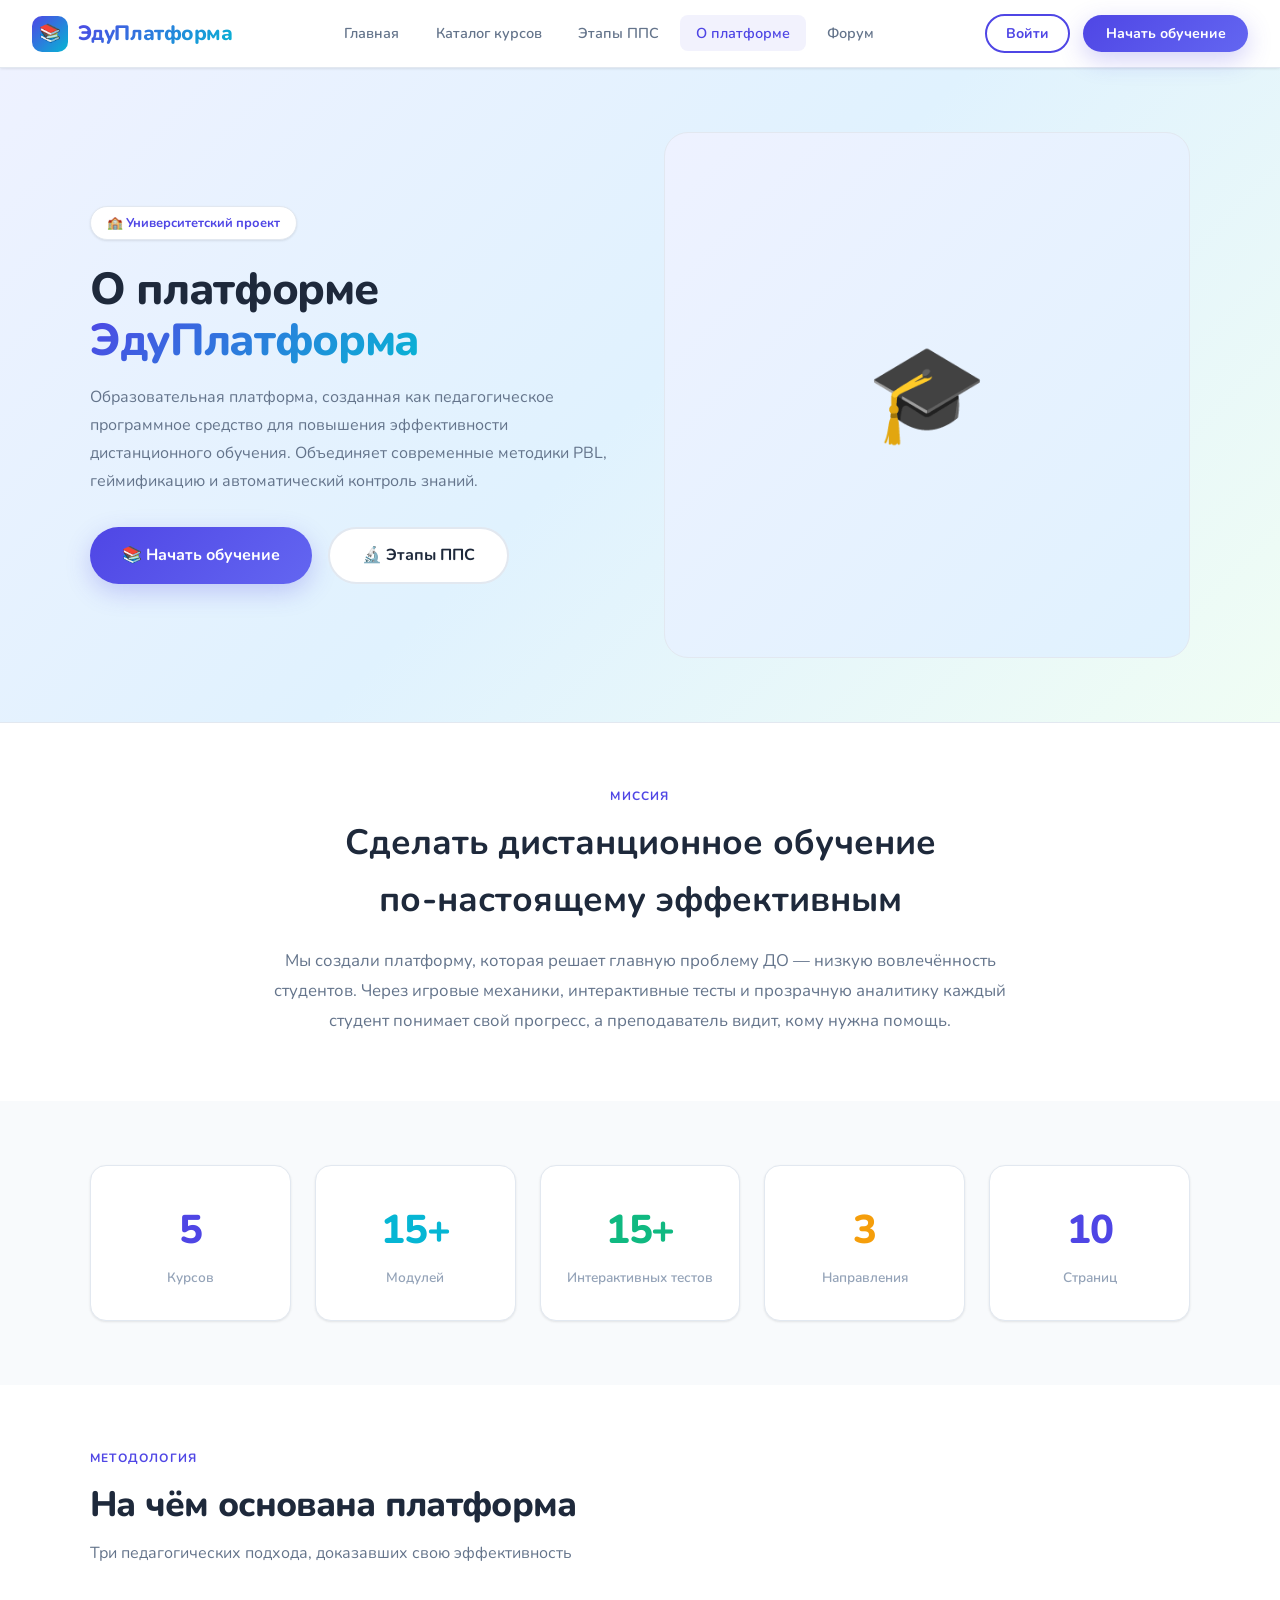
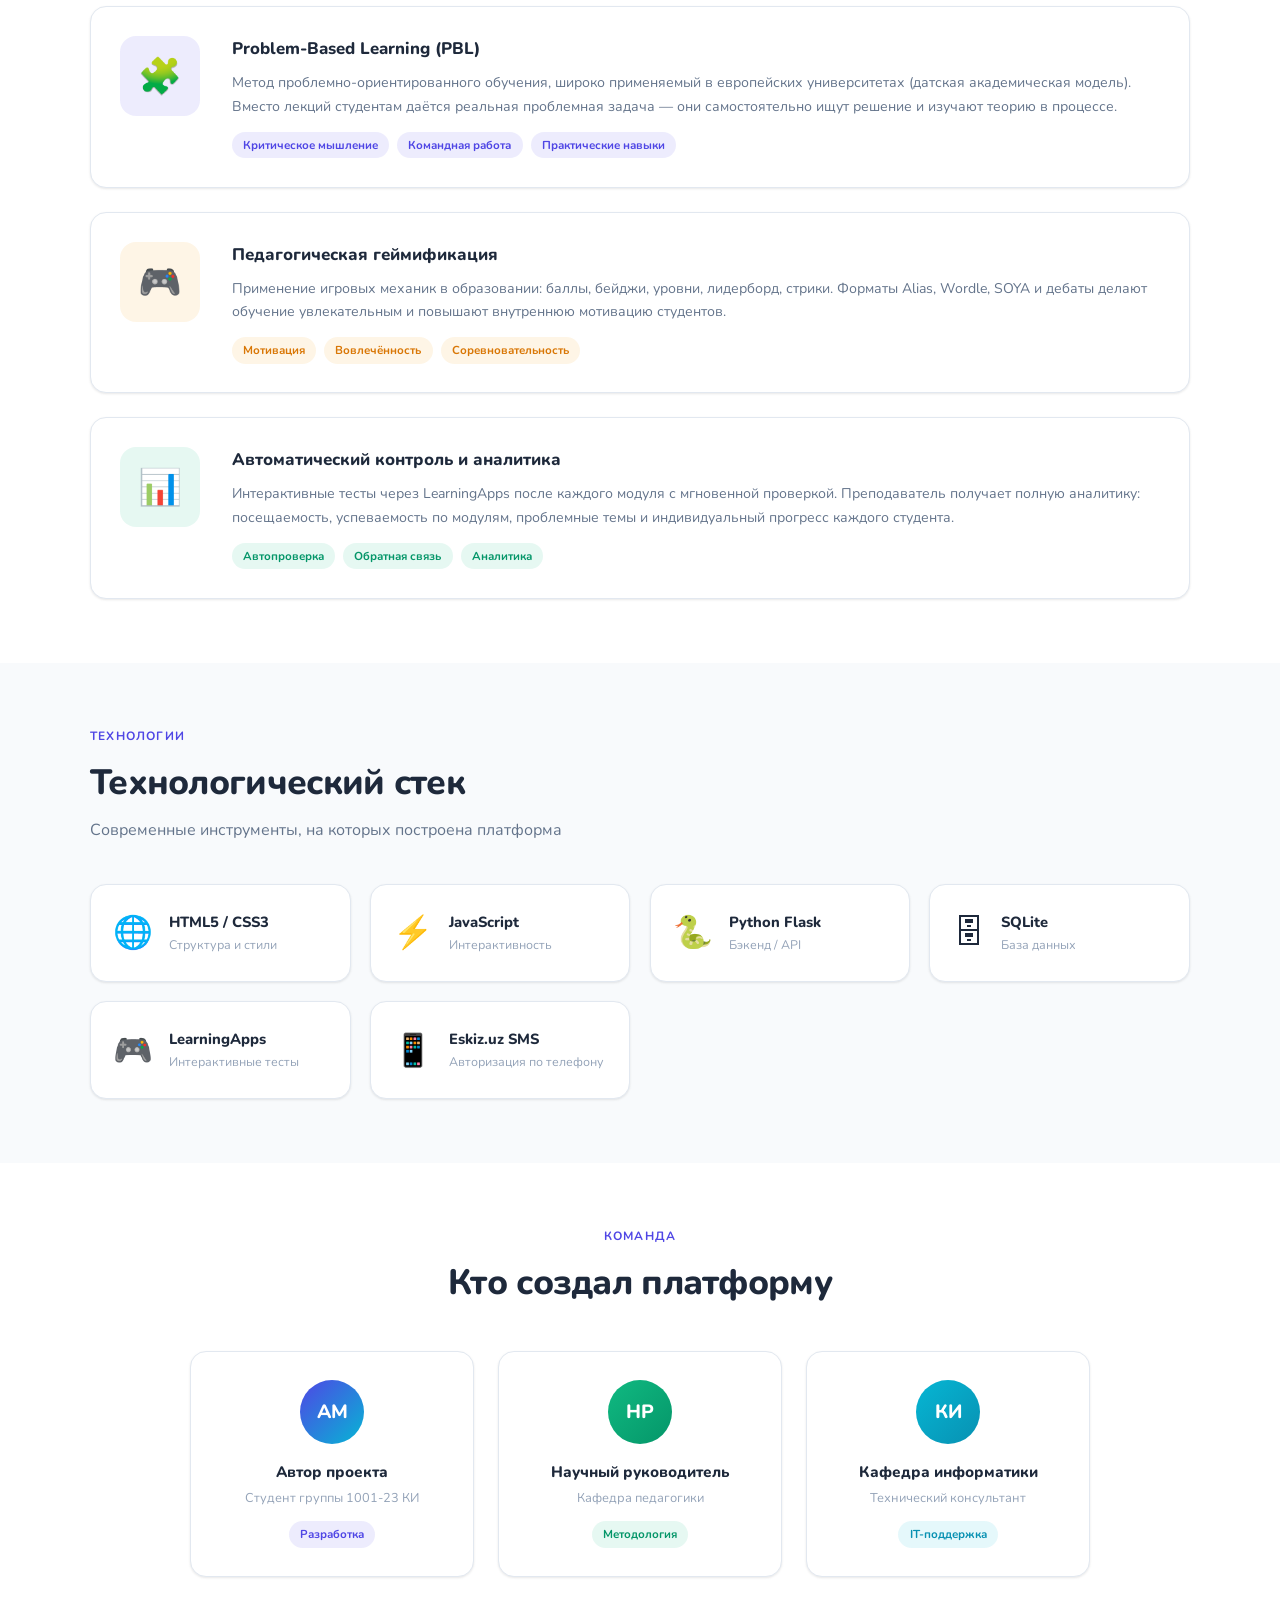
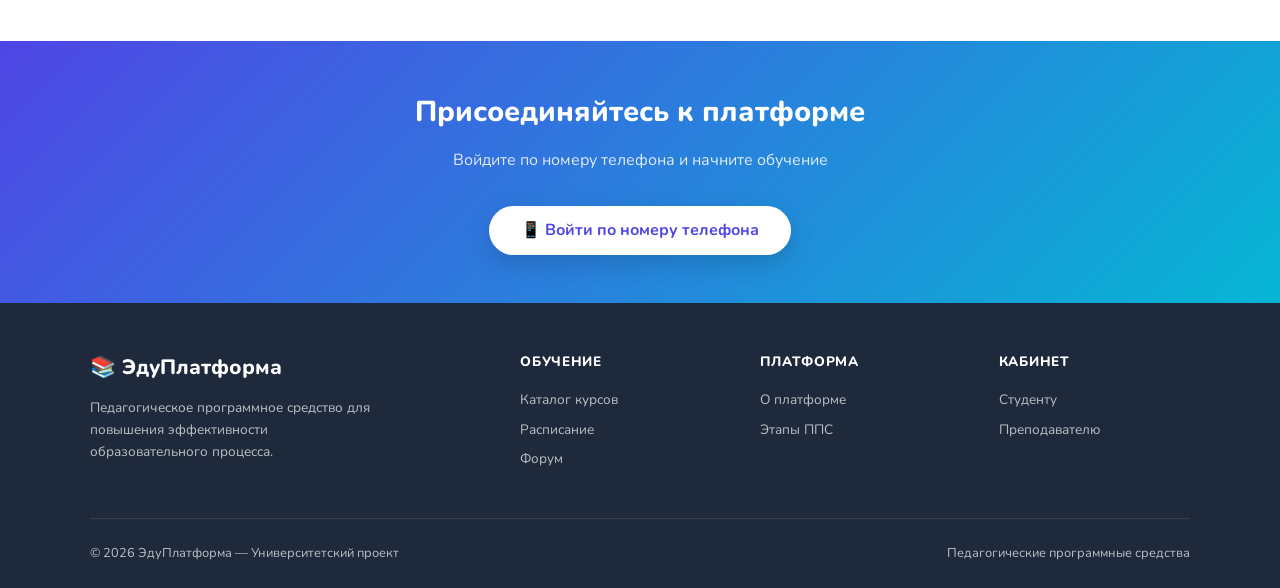
==== commit cd767812: "update year 2026" ====
--- a/about.html
+++ b/about.html
@@ -285,7 +285,7 @@
     </div>
   </div>
   <div class="footer-bottom">
-    <span>© 2024 ЭдуПлатформа — Университетский проект</span>
+    <span>© 2026 ЭдуПлатформа — Университетский проект</span>
     <span>Педагогические программные средства</span>
   </div>
 </footer>
